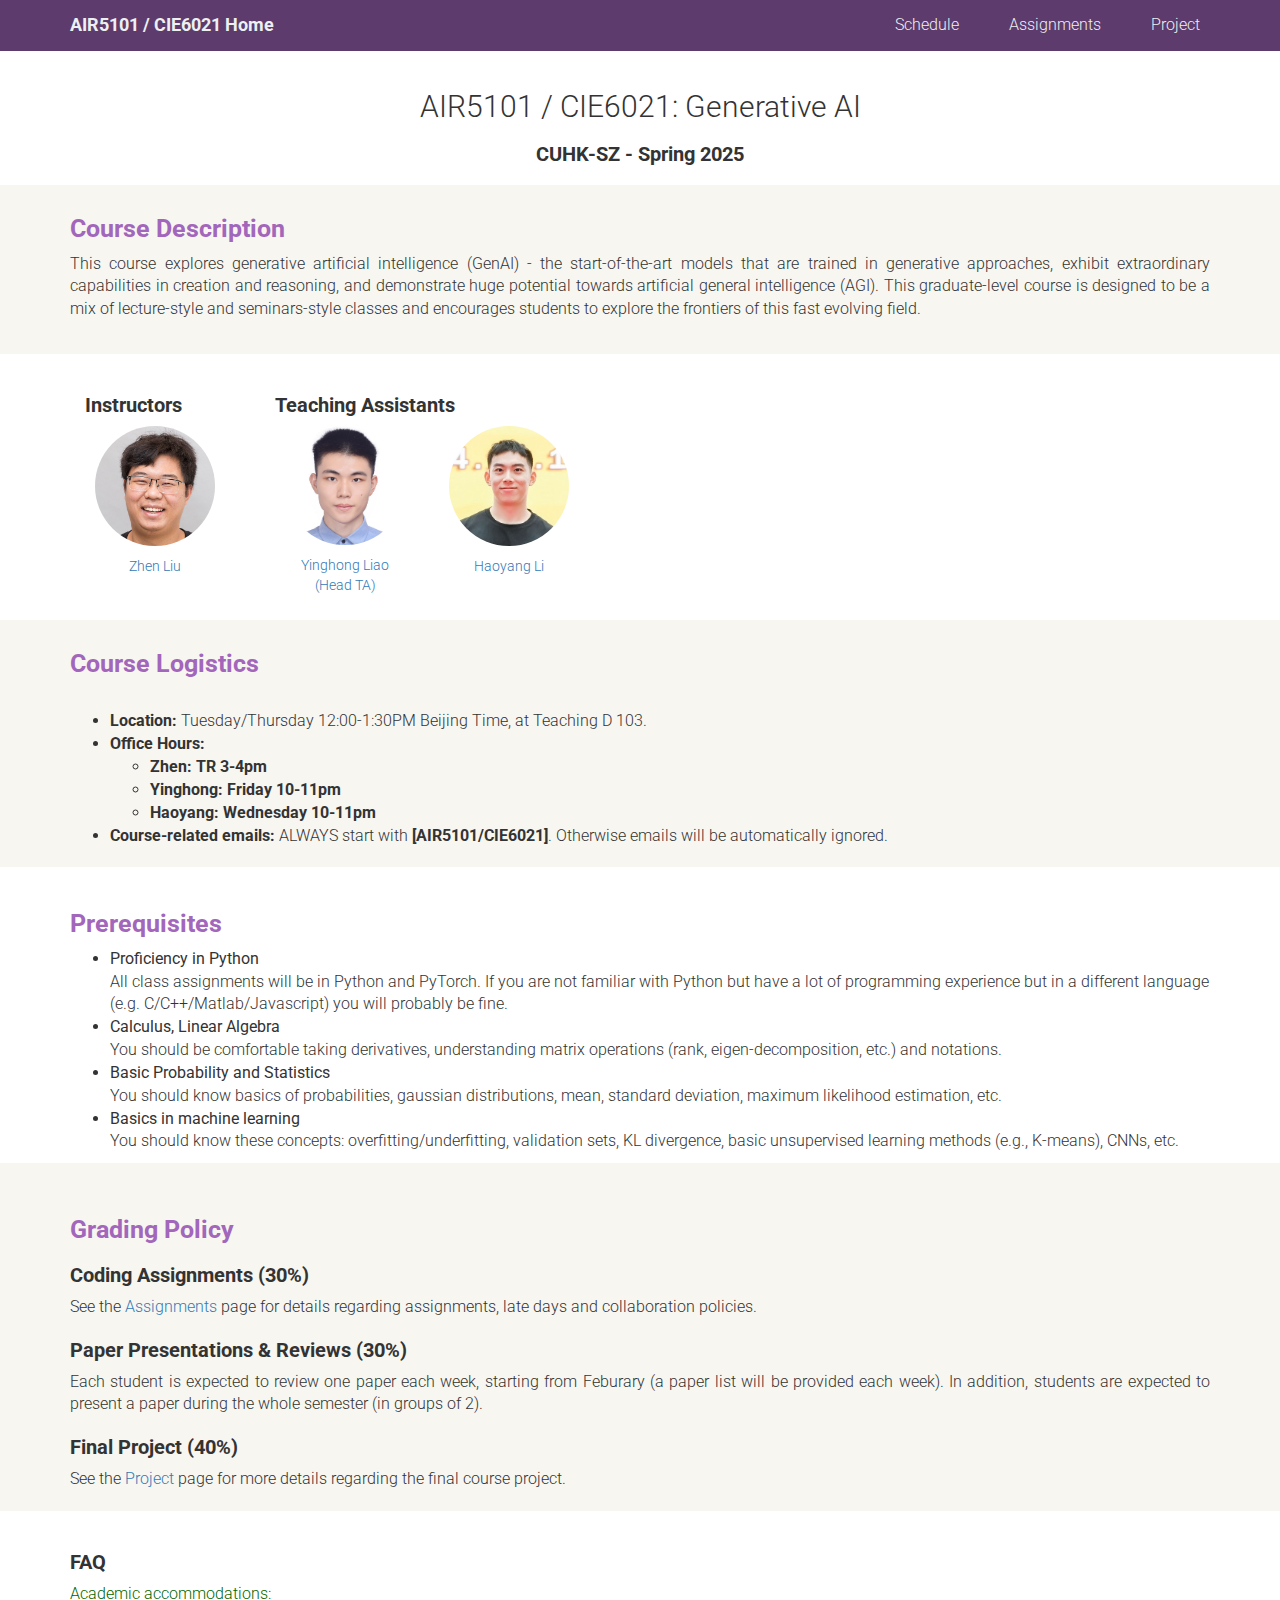
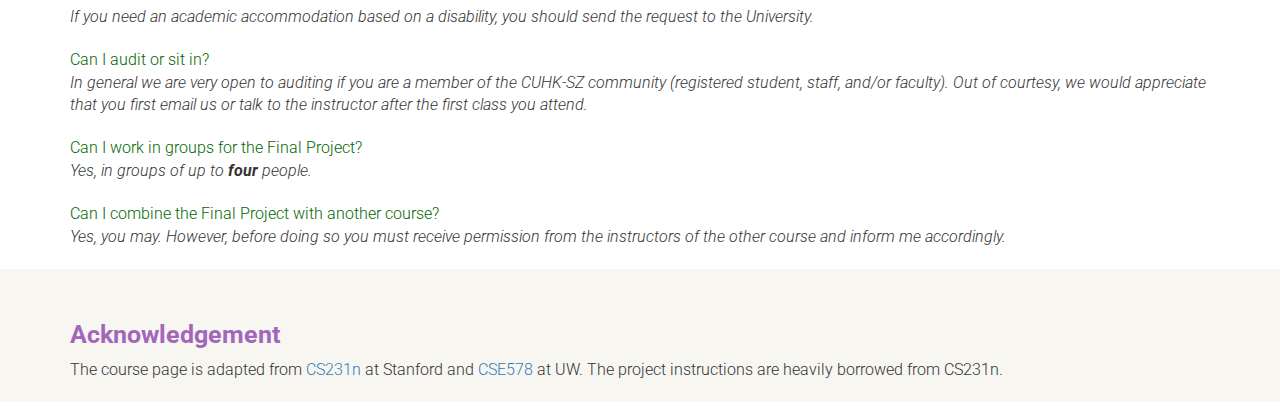
==== index.html @ fc602062 "Add files via upload" ====
<!DOCTYPE html>
<html lang="en">

<head>
  <meta charset="utf-8">
  <meta http-equiv="X-UA-Compatible" content="IE=edge">
  <meta name="viewport" content="width=device-width, initial-scale=1">

  <title>AIR5101 / CIE6021</title>

  <!-- bootstrap -->
  <link rel="stylesheet" href="https://maxcdn.bootstrapcdn.com/bootstrap/3.2.0/css/bootstrap.min.css">

  <!-- Google fonts -->
  <link href='http://fonts.googleapis.com/css?family=Roboto:400,300' rel='stylesheet' type='text/css'>

  <!-- Google Analytics -->
  <script>
    (function (i, s, o, g, r, a, m) {
      i['GoogleAnalyticsObject'] = r; i[r] = i[r] || function () {
        (i[r].q = i[r].q || []).push(arguments)
      }, i[r].l = 1 * new Date(); a = s.createElement(o),
        m = s.getElementsByTagName(o)[0]; a.async = 1; a.src = g; m.parentNode.insertBefore(a, m)
    })(window, document, 'script', '//www.google-analytics.com/analytics.js', 'ga');
    ga('create', 'UA-46895817-2', 'auto');
    ga('send', 'pageview');
  </script>

  <link rel="stylesheet" type="text/css" href="style-new.css" />
  <link rel="stylesheet" href="https://maxcdn.bootstrapcdn.com/font-awesome/4.4.0/css/font-awesome.min.css">

  <script src="convnet_demo/convnet-min.js"></script>
  <script src="convnet_demo/convnet_demo.js"></script>

  <script>
    function page_loaded() {
      $('#convask').click(function () {
        $("#explain").slideToggle('fast');
      })
      start_convnet_demo();
    }
  </script>
</head>

<body onload="page_loaded()">

  <nav class="navbar navbar-default navbar-fixed-top">
    <div class="container">
      <div class="navbar-header">
        <a class="navbar-brand brand" href="index.html">AIR5101 / CIE6021 Home</a>
        <button type="button" class="navbar-toggle collapsed" data-toggle="collapse"
          data-target="#bs-example-navbar-collapse-1" aria-expanded="false">
          <span class="icon-bar"></span>
          <span class="icon-bar"></span>
          <span class="icon-bar"></span>
        </button>
      </div>

      <div class="collapse navbar-collapse" id="bs-example-navbar-collapse-1">
        <ul class="nav navbar-nav navbar-right">
          <li><a href="schedule.html">Schedule</a></li>
          <li><a href="assignments.html">Assignments</a></li>
          <li><a href="project.html">Project</a></li>
        </ul>
      </div>
    </div>
  </nav>

  <!-- Header -->
  <div id="header" style="text-align:center">
    <h1>AIR5101 / CIE6021: Generative AI</h1>
    <h3>CUHK-SZ - Spring 2025</h3>
    <div style="clear:both;"></div>
  </div>


  <div class="sechighlight">
    <div class="container sec">
      <h2>Course Description</h2>

      <div id="coursedesc">
        This course explores generative artificial intelligence (GenAI) -
        the start-of-the-art models that are trained in generative approaches, exhibit extraordinary capabilities
        in creation and reasoning, and demonstrate huge potential towards artificial general intelligence (AGI).
        This graduate-level course is designed to be a mix of lecture-style and seminars-style classes
        and encourages students to explore the frontiers of this fast evolving field.
      </div>
      <br>
    </div>
  </div>

  <div class="container sec" id="people">
    <div class="col-md-2">
      <h3>Instructors</h3>
      <div class="instructor">
        <a href="https://itszhen.com" target="_blank">
          <div class="instructorphoto">
            <img class="img-hover" src="img/zhen.jpg">
          </div>
          <div>Zhen Liu</div>
        </a>
      </div>
    </div>

    <div class="col-md-4">
      <h3>Teaching Assistants</h3>
      <div class="instructor" style="vertical-align: top;">
        <a href="" target="_blank">
          <div class="instructorphoto"><img src="img/yinghong.jpg"></div>
          <div>Yinghong Liao<br>(Head TA)</div>
        </a>
      </div>
      <div class="instructor">
        <a href="" target="_blank">
          <div class="instructorphoto"><img src="img/haoyang.jpg"></div>
          <div>Haoyang Li</div>
        </a>
      </div>
    </div>
  </div>

  <div class="sechighlight">
    <div class="container sec" id="logistics">
      <h2>Course Logistics</h2>
      <br>
      <ul>
        <li><b>Location:</b> Tuesday/Thursday 12:00-1:30PM Beijing Time, at Teaching D 103.</li>
        <li><b>Office Hours:
          <ul>
            <li>Zhen: TR 3-4pm</li>
            <li>Yinghong: Friday 10-11pm</li>
            <li>Haoyang: Wednesday 10-11pm</li>
          </ul>
        </b></li>
        <li><b>Course-related emails: </b> ALWAYS start with <b>[AIR5101/CIE6021]</b>. Otherwise emails will be automatically ignored.</li>
      </ul>
    </div>
  </div>

  <div class="container sec" id="coursework" style="margin-top:-20px">
    <br>
    <h2>Prerequisites</h2>

    <ul>
      <li><span class="spanh">Proficiency in Python</span><br>
        All class assignments will be in Python and PyTorch.
        If you are not familiar with Python but have a lot of programming experience but in a different
        language (e.g. C/C++/Matlab/Javascript) you will probably be fine.</li>
      <li><span class="spanh">Calculus, Linear Algebra</span><br> You should be
        comfortable taking derivatives, understanding matrix operations (rank, eigen-decomposition, etc.) and notations.</li>
      <li><span class="spanh">Basic Probability and Statistics</span><br>
        You should know basics of probabilities, gaussian distributions, mean, standard deviation, maximum likelihood estimation, etc.</li>
        <li><span class="spanh">Basics in machine learning</span><br>
          You should know these concepts: overfitting/underfitting, validation sets, KL divergence, basic unsupervised learning methods (e.g., K-means), CNNs, etc.</li>
    </ul>
  </div>

   <div class="sechighlight">
    <div class="container sec" id="coursework" style="margin-top:-20px">
      <br>
      <h2>Grading Policy</h2>
    <h3>Coding Assignments (30%)</h3>
    <p>See the <a href="assignments.html">Assignments</a> page for details regarding assignments, late days and
      collaboration policies.</p>

    <h3>Paper Presentations & Reviews (30%)</h3>
    <p>
      Each student is expected to review one paper each week, starting from Feburary (a paper list will be provided each week).

      In addition, students are expected to present a paper during the whole semester (in groups of 2).
    </p>

    <h3>Final Project (40%)</h3>
    <p>See the <a href="project.html">Project</a> page for more details regarding the final course project.</p>

  </div>
  </div>

  <div class="container sec">
    <h3>FAQ</h3>
    <div class="qqa">
      <div class="qq">Academic accommodations:</div>
      <div class="qa">If you need an academic accommodation based on a disability, you should send the request
        to the University.</div>
    </div>
    <div class="qqa">
      <div class="qq">Can I audit or sit in?</div>
      <div class="qa">In general we are very open to auditing if you are a member of the CUHK-SZ community
        (registered student, staff, and/or faculty). Out of courtesy, we would appreciate that you first email us or
        talk to the instructor after the first class you attend.</div>
    </div>
    <div class="qqa">
      <div class="qq">Can I work in groups for the Final Project?</div>
      <div class="qa">Yes, in groups of up to <b>four</b> people.</div>
    </div>
    <div class="qqa">
      <div class="qq">Can I combine the Final Project with another course?</div>
      <div class="qa"> Yes, you may. However, before doing so you must receive permission from the instructors of the other
        course and inform me accordingly.</div>
    </div>
  </div>


  <div class="sechighlight">
    <div class="container sec" id="coursework" style="margin-top:-20px">
      <br>
      <h2>Acknowledgement</h2>

      <p>The course page is adapted from <a href="https://cs231n.stanford.edu/">CS231n</a> at Stanford
        and <a href="https://courses.cs.washington.edu/courses/cse478/23wi/">CSE578</a> at UW.
        The project instructions are heavily borrowed from CS231n.</p>

    </div>
</div>

  <!-- jQuery and Boostrap -->
  <script src="https://ajax.googleapis.com/ajax/libs/jquery/1.11.1/jquery.min.js"></script>
  <script src="https://maxcdn.bootstrapcdn.com/bootstrap/3.2.0/js/bootstrap.min.js"></script>
</body>

</html>
---- style-new.css ----
body {
  font-family: 'Roboto', sans-serif;
  font-weight: 300;
  font-size: 16px;
  padding-top: 70px;
}

p {
  text-align: justify;
}

#header {
  margin-top: 20px;
  margin-bottom: 20px;
}

h1 {
  font-size: 30px;
  font-weight: 300;
  text-align: center;
}

h2 {
  font-size: 25px;
  /* font-weight: 300; */
  font-weight: bold;
  color: rgb(162, 102, 187);
}

h3 {
  font-size: 20px;
  font-weight: bold;
}

.lhead {
  font-weight: normal;
  margin-top: 5px;
}

.litem {
  margin-top: 5px;
}

#footer {
  height: 100px;
  padding-top: 50px;
  text-align: center;
  position: relative;
}

.instructorphoto img {
  width: 120px;
  border-radius: 100px;
  margin-bottom: 10px;
}

.logo-left {
  height:60px;
  float: left;
  margin-left: 50px;
}

.logo-right {
  height:60px;
  float: right;
  margin-right: 50px;
}

.instructor {
  display: inline-block;
  width: 140px;
  text-align: center;
  margin-right: 20px;
  margin-bottom: 5px;
  font-size: 14px;
}

.sec {
  margin-bottom: 10px;
  padding-top: 10px;
  padding-bottom: 10px;
}

.sechighlight {
  background-color: #f7f6f1;
}

.tt {
  color: #060;
  display: inline-block;
}

#inputlayer {
  width: 65px;
}

.layer {
  width: 35px;
  display: inline-block;
  vertical-align: middle;
  margin-left: 10px;
  margin-bottom: 5px;
}

.actmap {
  display: block;
  border: 2px solid #FFF;
}

#convnetvis {
  text-align: center;
}

.pp {
  color: black;
  text-align: left;
  padding: 5px;
  height: 32px;
  margin: 2px;
  background-color: rgb(85,187,85);
  overflow: visible !important;
}

#convask {
  position: absolute;
  top: 360px;
  right: 16px;
  color: black;
  font-size: 25px;
  cursor: pointer;
}

#explain {
  display: none;
  background-color: #FF9;
  border-radius: 10px;
  margin: 10px;
  padding: 10px;
}
.qq {
  color: #060;
}
.qa {
  font-style: italic;
}
.qqa {
  margin-bottom: 20px;
}
.spanh {
  font-weight: normal;
}

#coursedesc {
  text-align: justify;
}

#classicons {
  position: absolute;
  bottom: 20px;
  right: 20px;
}

.bold { font-weight: bold; }
.red { color: rgb(93, 59, 108); }

/* Navbar color / spacing */
.navbar-default {
  background-color: rgb(93, 59, 108);
  border-color: rgb(93, 59, 108);
  text-align: center;
}
.navbar-default .navbar-brand {
  color: #ecf0f1;
  font-weight: bold;
}
.navbar-default .navbar-brand:hover,
.navbar-default .navbar-brand:focus {
  color: #fbcbcc;
}
.navbar-default .navbar-text {
  color: #ecf0f1;
}
/*.navbar-default .navbar-collapse > ul {
  width: 80%;
}*/
.navbar-default .navbar-collapse > ul > li {
  /* width: 14%; */
  padding-left: 10px;
  padding-right: 10px;
}
.navbar-default .navbar-nav > li > a {
  color: #ecf0f1;
}
.navbar-default .navbar-nav > li > a:hover,
.navbar-default .navbar-nav > li > a:focus {
  color: #fbcbcc;
}
.navbar-default .navbar-nav > .active > a,
.navbar-default .navbar-nav > .active > a:hover,
.navbar-default .navbar-nav > .active > a:focus {
  color: #fbcbcc;
  background-color: rgb(93, 59, 108);
}
.navbar-default .navbar-nav > .open > a,
.navbar-default .navbar-nav > .open > a:hover,
.navbar-default .navbar-nav > .open > a:focus {
  color: #fbcbcc;
  background-color: rgb(93, 59, 108);
}
.navbar-default .navbar-toggle {
  border-color: rgb(93, 59, 108);
}
.navbar-default .navbar-toggle:hover,
.navbar-default .navbar-toggle:focus {
  background-color: rgb(93, 59, 108);
}
.navbar-default .navbar-toggle .icon-bar {
  background-color: #ecf0f1;
}
.navbar-default .navbar-collapse,
.navbar-default .navbar-form {
  border-color: #ecf0f1;
}
.navbar-default .navbar-link {
  color: #ecf0f1;
}
.navbar-default .navbar-link:hover {
  color: #fbcbcc;
}

/* Handle formatting on mobile */
@media (max-width: 767px) {
  .navbar-default .navbar-collapse > ul > li {
    width: 100%;
    text-align: left;
  }

  /* Force table to not be like tables anymore */
  table, thead, tbody, th, td, tr {
    display: block;
  }

  /* Hide table headers (but not display: none;, for accessibility) */
  thead tr {
    position: absolute;
    top: -9999px;
    left: -9999px;
  }

  /* Make each row look like a card */
  table tr {
    margin-bottom: 20px;
    border-bottom: 2px solid #ddd;
    box-shadow: 2px 2px 1px #dadada;
  }

  tr { border: 1px solid #ccc; }

  /* Behave  like a "row" */
  td {
    border: none;
    border-bottom: 1px solid #eee;
    position: relative;
    padding-left: 50%;
  }

  /* Position table header as data labels */
  td:before {
    top: 6px;
    left: 6px;
    width: 45%;
    padding-right: 10px;
    white-space: nowrap;
  }

  /* Label the data */
  #schedule td:nth-of-type(1) { font-weight: 500; }
  #schedule td:nth-of-type(1):before {
    content: "Date:";
    font-weight: 300;
  }
  #schedule td:nth-of-type(2) { font-weight: 500; }
  #schedule td:nth-of-type(2):before {
    content: "Description:";
    font-weight: 300;
  }
  #schedule td:nth-of-type(4):before { content: "Events:"; }
  #schedule td:nth-of-type(5):before { content: "Deadlines:"; }
}
#teaser {
  height: 410px;
  padding-top: 20px;
  padding-bottom: 20px;
  padding-left: 3px;
  padding-right: 3px;
  background-color: white;
  position: relative;
  overflow: hidden;
  font-size: 16px;
  text-align: center;
}

.ta-card {
    margin-bottom: 20px;
    padding: 10px;
    background-color: #f8f9fa;
    border-radius: 5px;
    box-shadow: 0 2px 4px rgba(0,0,0,.1);
    min-height: 180px;
}
.ta-card-header {
    font-size: 18px;
    font-weight: bold;
}
.ta-card-body {
    margin-top: 10px;
}

.table-striped-row {
  background-color: rgba(0, 0, 0, 5%);
}
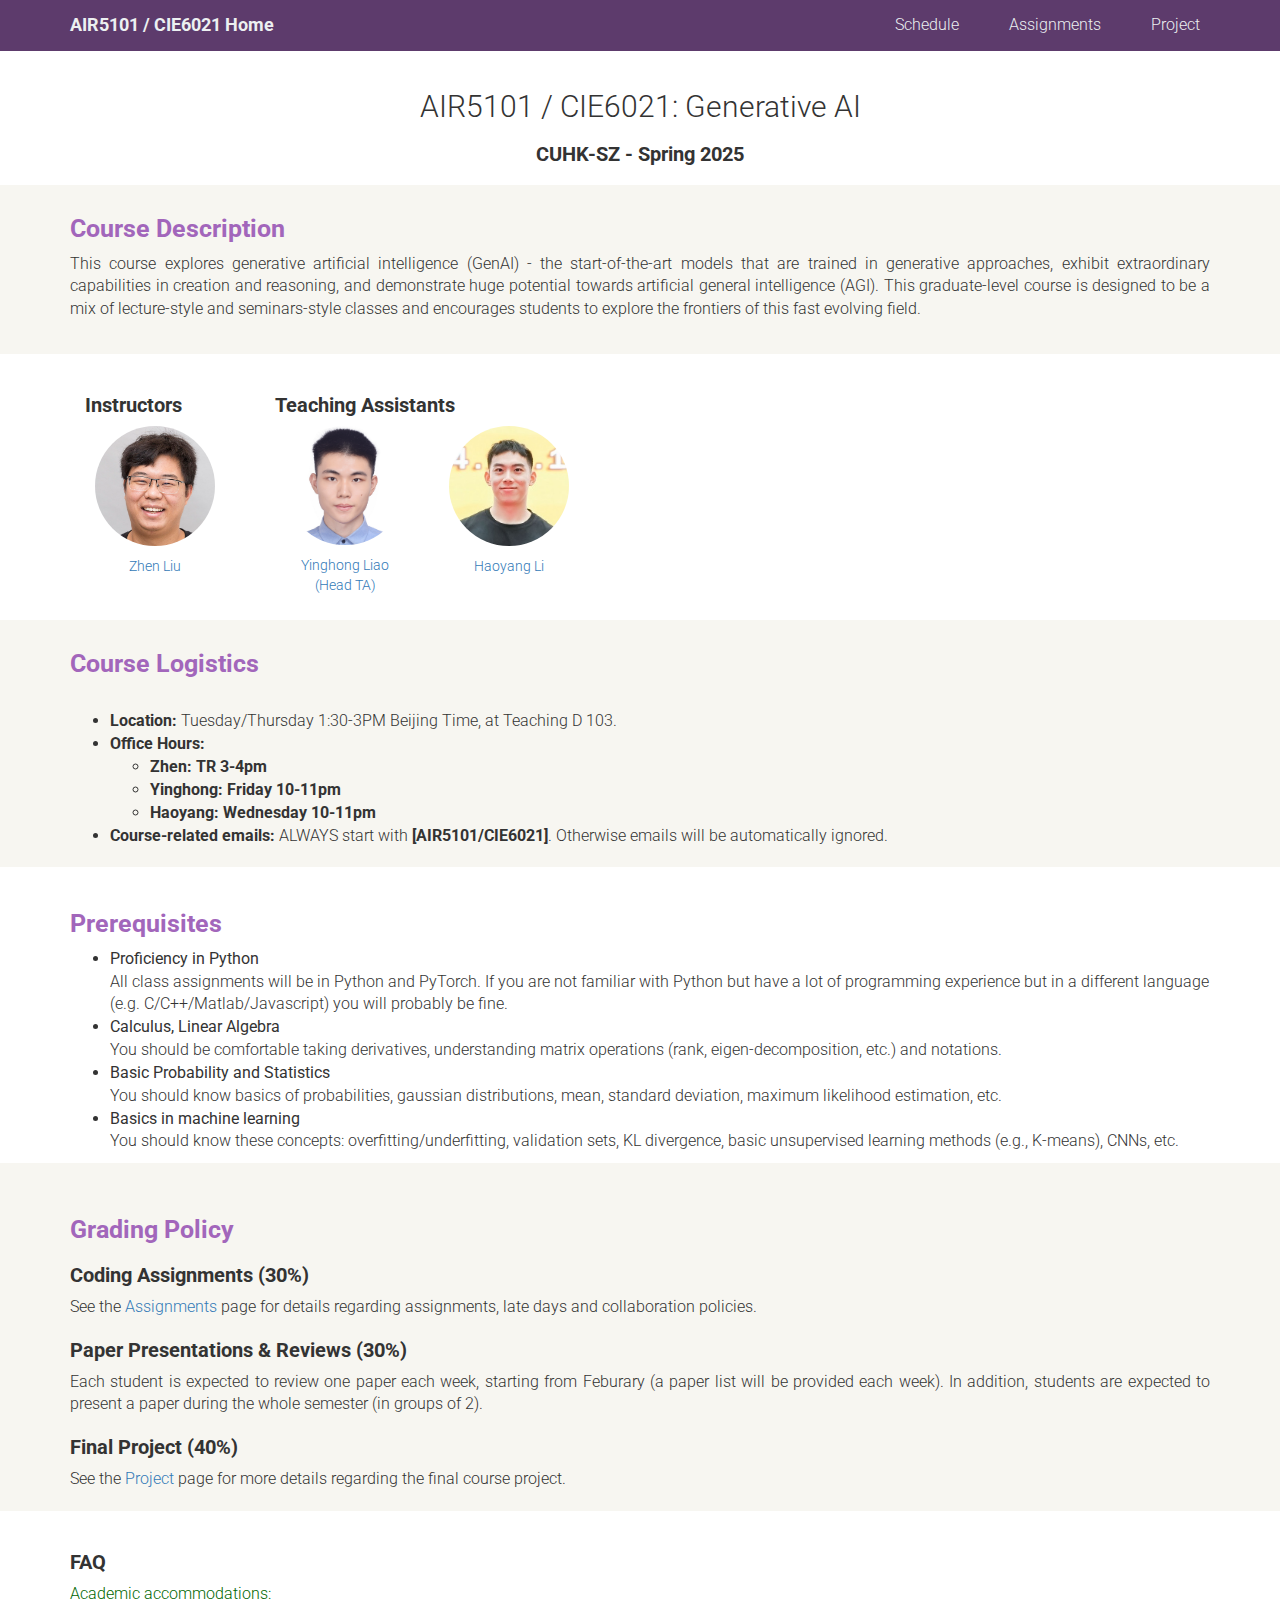
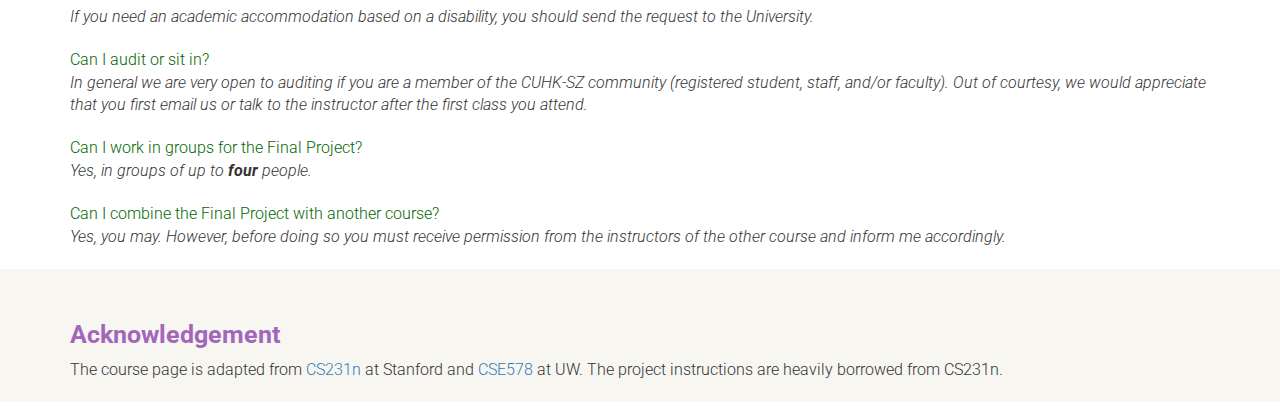
==== commit fbe0c710: "Update index.html" ====
--- a/index.html
+++ b/index.html
@@ -125,7 +125,7 @@
       <h2>Course Logistics</h2>
       <br>
       <ul>
-        <li><b>Location:</b> Tuesday/Thursday 12:00-1:30PM Beijing Time, at Teaching D 103.</li>
+        <li><b>Location:</b> Tuesday/Thursday 1:30-3PM Beijing Time, at Teaching D 103.</li>
         <li><b>Office Hours:
           <ul>
             <li>Zhen: TR 3-4pm</li>
